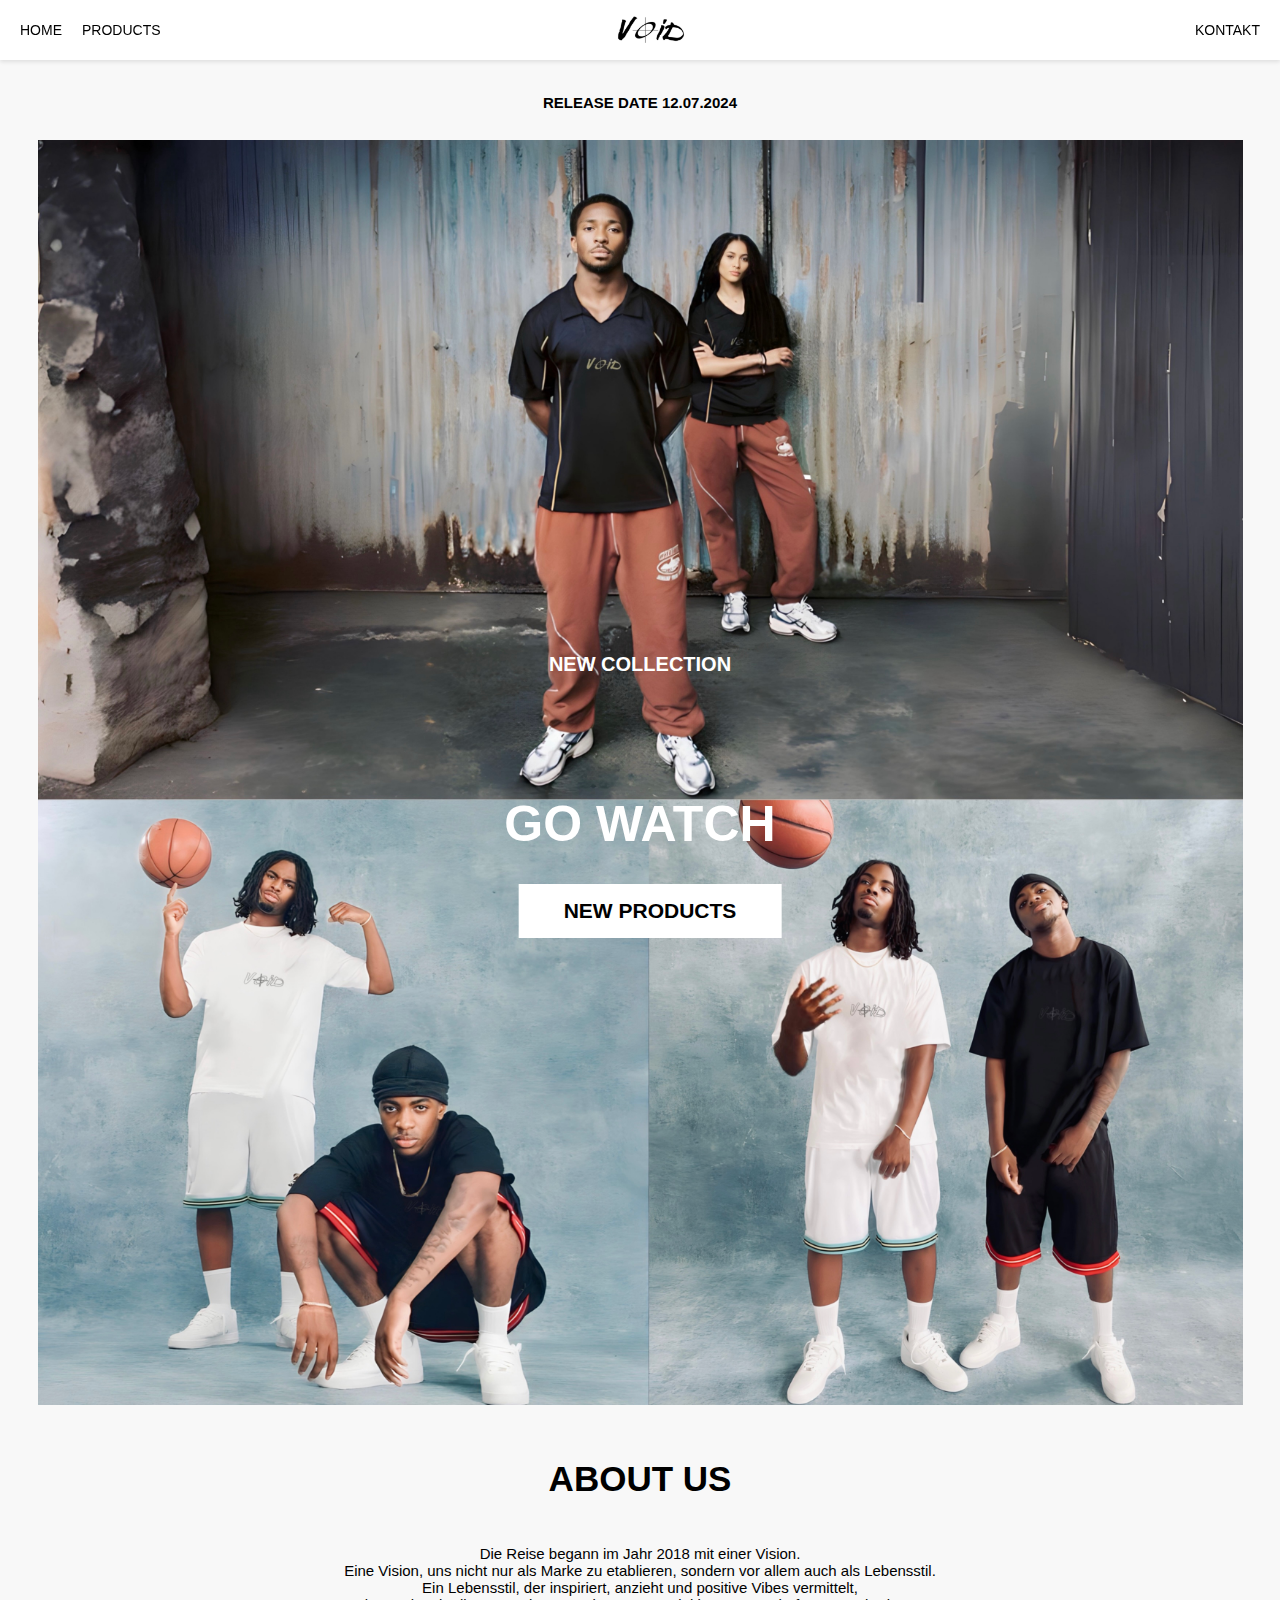
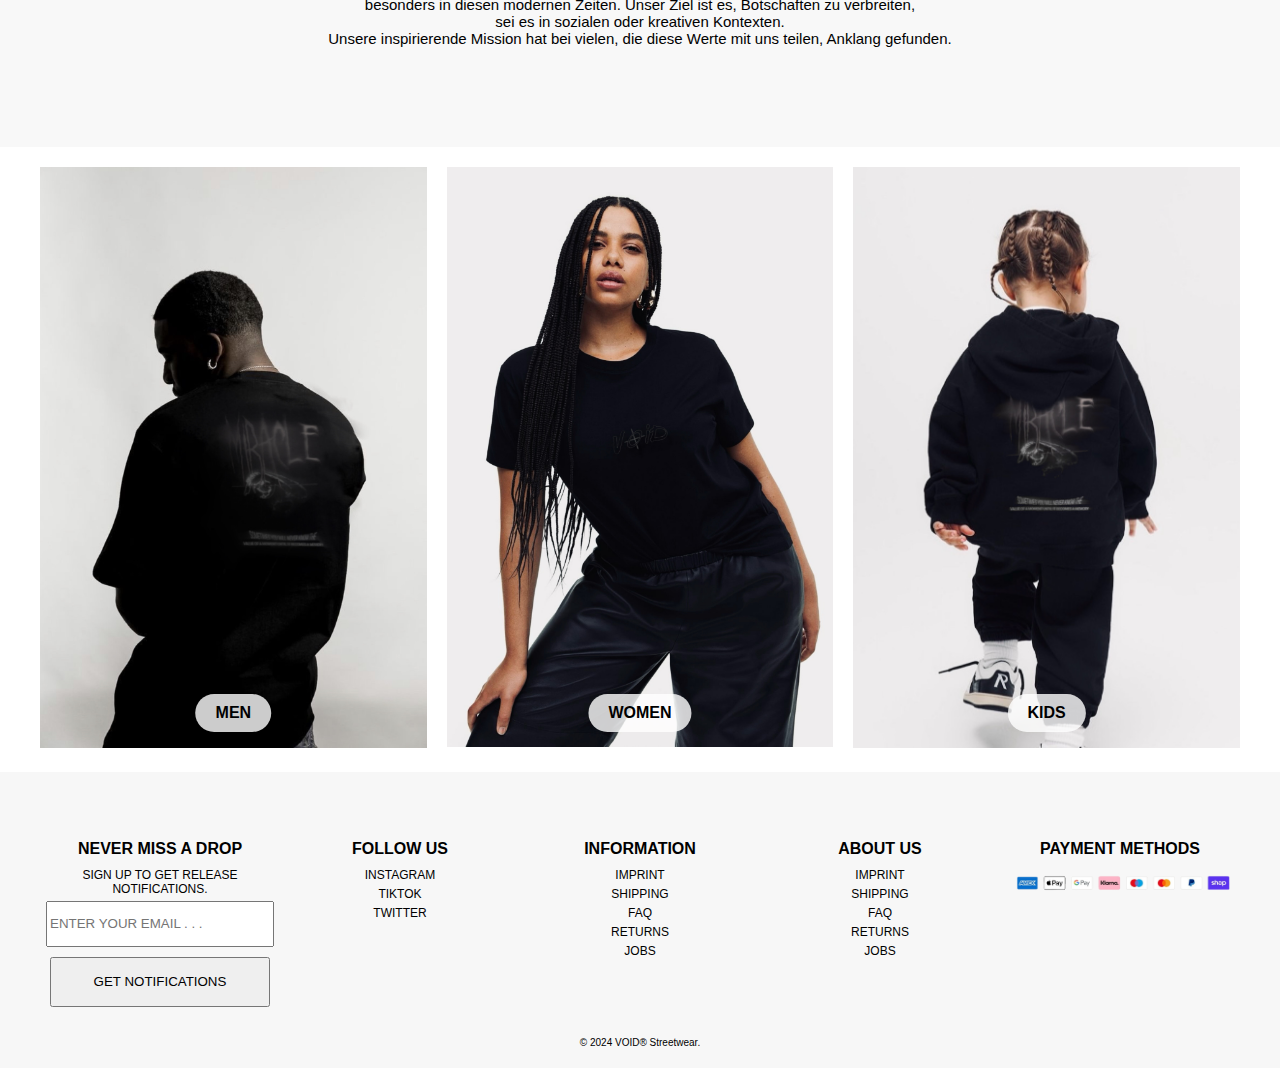
==== VOID122/html/index.html @ 27a128f4 "2" ====
<!DOCTYPE html>
<html lang="de">
<head>
    <meta charset="UTF-8">
    <meta name="viewport" content="width=device-width, initial-scale=1.0">
    <title>VOID</title>
    <link rel="icon" href="bilder/VOIDLOGOBAR.jpg" type="image/x-icon">
    <link rel="stylesheet" href="https://cdnjs.cloudflare.com/ajax/libs/font-awesome/6.5.1/css/all.min.css" integrity="sha512-DTOQO9RWCH3ppGqcWaEA1BIZOC6xxalwEsw9c2QQeAIftl+Vegovlnee1c9QX4TctnWMn13TZye+giMm8e2LwA==" crossorigin="anonymous" referrerpolicy="no-referrer" />
    <link rel="stylesheet" href="css/Homepage.css">
    <style>
        /* General Styles */
        body {
            background-color: rgb(248, 248, 248);
            font-family: Arial, sans-serif;
            margin: 0;
            padding: 0;
            box-sizing: border-box;
            display: flex;
            flex-direction: column;
            min-height: 100vh;
        }


        nav {
            display: flex;
            justify-content: space-between;
            align-items: center;
            padding: 0 20px;
            height: 60px;
        }

        .nav-left, .nav-right {
            display: flex;
            align-items: center;
            gap: 20px;
        }

        .nav-center {
            display: flex;
            justify-content: center;
            flex: 1;
        }

        .nav-left a, .nav-right a {
            font-family: Roboto, sans-serif;
            text-decoration: none;
            color: #000000;
            font-size: 14px;
            position: relative;
        }

        .nav-left a:hover::after, .nav-right a:hover::after {
            width: 100%;
        }

        .nav-left a::after, .nav-right a::after {
            content: "";
            display: block;
            height: 2px;
            width: 0;
            background-color: #919191;
            position: absolute;
            bottom: -4px;
            left: 0;
            transition: width 0.3s ease;
        }

        .Logo {
            height: 45px;
            width: auto;
        }

        header {
    display: flex;
    justify-content: center;
    align-items: center;
    height: 40px; /* Höhe reduziert */
    margin-top: 50px; /* Abstand nach oben reduziert */
    padding: 0; /* Kein Padding */
}

h1 {
    font-family: Arial;
    font-size: 15px;
    margin: 0; /* Kein Abstand nach oben und unten */
    text-align: center;
    margin-top: 65px;
}

main {
    flex: 1;
    padding-top: 0; /* Kein Abstand nach oben */
}




        .about-section {
            background-color: #fff;
            margin: 20px 20px;
            padding: 20px;
            border-radius: 5px;
            box-shadow: 0 2px 5px rgba(0, 0, 0, 0.1);
            text-align: center;
        }

        .contact-form-section {
            background-color: #fff;
            margin: 20px 20px;
            padding: 20px;
            border-radius: 5px;
            box-shadow: 0 2px 5px rgba(0, 0, 0, 0.1);
        }

        .contact-form-section h2 {
            margin-bottom: 20px;
            font-size: 24px;
        }

        .contact-form-section form {
            display: flex;
            flex-direction: column;
            gap: 10px;
        }

        .contact-form-section input, .contact-form-section textarea {
            padding: 10px;
            border: 1px solid #ccc;
            border-radius: 5px;
        }

        .contact-form-section button {
            padding: 10px;
            border: none;
            border-radius: 5px;
            background-color: #000;
            color: #fff;
            cursor: pointer;
        }

        .contact-form-section button:hover {
            background-color: #333;
        }

        footer {
            background-color: rgb(247, 247, 247);
            padding: 20px;
            text-align: center;
            margin-top: auto;
            width: 100%;
            box-sizing: border-box;
        }

        .footer-container {
            display: flex;
            flex-wrap: wrap;
            justify-content: space-around;
            margin-bottom: 20px;
            max-width: 1200px;
            margin-left: auto;
            margin-right: auto;
        }

        .footer-section {
            flex: 1;
            margin: 10px;
            min-width: 200px;
        }

        .footer-section h6 {
            font-family: Roboto, sans-serif;
            font-size: 16px;
            margin-bottom: 10px;
        }

        .footer-section a {
            display: block;
            font-family: Roboto, sans-serif;
            font-size: 12px;
            margin: 5px 0;
            text-decoration: none;
            color: #000;
        }

        .notification form {
            display: flex;
            flex-direction: column;
            align-items: center;
        }

        .Email {
            height: 40px;
            width: 100%;
            max-width: 240px;
            margin-bottom: 10px;
        }

        .Absenden {
            height: 50px;
            width: 100%;
            max-width: 248px;
        }

        .payment img {
            height: auto;
            width: 100%;
            max-width: 300px;
        }

        footer p {
            font-family: Roboto, sans-serif;
            font-size: 10px;
            color: #000;
        }

        @media (max-width: 768px) {
            nav {
                flex-wrap: wrap;
                justify-content: space-between;
            }

            .nav-left, .nav-right {
                flex: 1;
                justify-content: center;
            }

            .nav-center {
                order: -1;
            }

            .footer-container {
                flex-direction: column;
                align-items: center;
            }

            .footer-section {
                margin: 20px 0;
            }

            .Email, .Absenden {
                width: 80%;
            }

            .payment img {
                width: 80%;
            }

            .product-details {
                flex-direction: column;
                align-items: center;
            }

            .product-info {
                margin-left: 0;
                margin-top: 20px;
                text-align: center;
            }
        }

        @media (max-width: 480px) {
            .nav-left, .nav-right {
                gap: 10px;
            }

            .nav-left a, .nav-right a {
                font-size: 12px;
            }

            .nav-center img {
                height: 35px;
            }

            .footer-container {
                flex-direction: column;
                align-items: center;
            }

            .footer-section {
                margin: 20px 0;
            }

            .Email, .Absenden {
                width: 80%;
            }

            .payment img {
                width: 80%;
            }
        }
    </style>
</head>
<body>
    
    <header>
        <section class="Navigation">
            <nav>
                <div class="nav-left">
                    <a href="index.html">HOME</a>
                    <a href="Produkt.html">PRODUCTS</a>
                </div>
                <div class="nav-center">
                    <img class="Logo" src="bilder/VOIDLOGO.png" alt="VOID Logo">
                </div>
                <div class="nav-right">
                    <a href="Kontakt.html">KONTAKT</a>
                </div>
            </nav>
        </section>
    
        <h1>RELEASE DATE 12.07.2024</h1>
    </header>

    <main>
        <section class="MiddleSec">
            <div class="image-container text2">
                <img class="HopePage1" src="bilder/HompepagePhoto1.png" alt="Homepage Photo">
                <h2>NEW COLLECTION</h2>
                <h3>GO WATCH</h3>
                <button class="Menbutton" type="button" onclick="location.href='MännerShop.html'">NEW PRODUCTS</button>
            </div>
        </section>

        <section class="AboutUs">
            <h4>ABOUT US</h4>
            <p>Die Reise begann im Jahr 2018 mit einer Vision. <br>
            Eine Vision, uns nicht nur als Marke zu etablieren, sondern vor allem auch als Lebensstil. <br>
            Ein Lebensstil, der inspiriert, anzieht und positive Vibes vermittelt, <br> 
            besonders in diesen modernen Zeiten. Unser Ziel ist es, Botschaften zu verbreiten, <br> 
            sei es in sozialen oder kreativen Kontexten. <br>
            Unsere inspirierende Mission hat bei vielen, die diese Werte mit uns teilen, Anklang gefunden.</p>
        </section>

        <section class="EndSec">
            <div class="text3">
                <div class="grid-container">
                    <div class="image-container">
                        <img class="backgroundtshirtpictures" src="bilder/Tshirtbackground.png" alt="Tshirt">
                        <button class="overlay-button Mannbutton" type="button" onclick="location.href='VOID122/html/MännerShop.html'">MEN</button>
                    </div>
                    <div class="image-container">
                        <img class="backgroundtshirtpictures" src="bilder/Women_Void.png" alt="Women Void">
                        <button class="overlay-button Fraubutton" type="button" onclick="location.href='VOID122/html/DamenShop.html'">WOMEN</button>
                    </div>
                    <div class="image-container">
                        <img class="backgroundtshirtpictures" src="bilder/Kid_Void.png" alt="Kid Void">
                        <button class="overlay-button Kinderbutton" type="button" onclick="location.href='VOID122/html/Kindershop.html'">KIDS</button>
                    </div>
                </div>
            </div>
        </section>
    </main>

    <footer>
        <div class="footer-container">
            <div class="footer-section notification">
                <h6>NEVER MISS A DROP</h6>
                <a>SIGN UP TO GET RELEASE NOTIFICATIONS.</a>
                <form method="POST" action="php/process_newsletter.php">
                    <input class="Email" type="email" id="mail" name="mail" placeholder="ENTER YOUR EMAIL . . . " required>
                    <input class="Absenden" type="submit" value="GET NOTIFICATIONS">
                </form>
            </div>
            <div class="footer-section follow">
                <h6>FOLLOW US</h6>
                <a href="#">INSTAGRAM</a>
                <a href="#">TIKTOK</a>
                <a href="#">TWITTER</a>
            </div>
            <div class="footer-section information">
                <h6>INFORMATION</h6>
                <a href="#">IMPRINT</a>
                <a href="#">SHIPPING</a>
                <a href="#">FAQ</a>
                <a href="#">RETURNS</a>
                <a href="#">JOBS</a>
            </div>
            <div class="footer-section about-us">
                <h6>ABOUT US</h6>
                <a href="#">IMPRINT</a>
                <a href="#">SHIPPING</a>
                <a href="#">FAQ</a>
                <a href="#">RETURNS</a>
                <a href="#">JOBS</a>
            </div>
            <div class="footer-section payment">
                <h6>PAYMENT METHODS</h6>
                <img src="bilder/Payments_photo.png" alt="Payment Methods">
            </div>
        </div>
        <p>&copy; 2024 VOID® Streetwear.</p>
    </footer>

    <script src="VOID122/js/homejava.js"></script>
</body>
</html>
---- VOID122/html/css/Homepage.css ----
body {
    background-color: rgb(248, 248, 248);
    font-family: Arial, sans-serif;
    margin: 0;
    padding: 0;
    box-sizing: border-box;
    display: flex;
    flex-direction: column;
    min-height: 100vh;
}

main {
    flex: 1;
}

.Navigation {
    background-color: #ffffff;
    position: fixed;
    width: 100%;
    top: 0;
    left: 0;
    z-index: 1000;
    box-shadow: 0 2px 4px rgba(0, 0, 0, 0.1);
}

nav {
    display: flex;
    justify-content: space-between;
    align-items: center;
    padding: 0 20px;
    height: 60px;
}

.nav-left, .nav-right {
    display: flex;
    align-items: center;
    gap: 20px;
}

.nav-center {
    display: flex;
    justify-content: center;
    flex: 1;
}

.nav-left a, .nav-right a {
    font-family: Roboto, sans-serif;
    text-decoration: none;
    color: #000000;
    font-size: 14px;
    position: relative;
}

.nav-left a:hover::after, .nav-right a:hover::after {
    width: 100%;
}

.nav-left a::after, .nav-right a::after {
    content: "";
    display: block;
    height: 2px;
    width: 0;
    background-color: #919191;
    position: absolute;
    bottom: -4px;
    left: 0;
    transition: width 0.3s ease;
}

.Logo {
    height: 45px;
    width: auto;
    margin-right: 55px;
}

header {
    display: flex;
    justify-content: center;
    align-items: center;
    height: 100px; 
    margin-top: 70px;
}

h1 {
    text-align: center;
    font-family: Arial;
    font-size: 13px;
    margin: 0; 
}

.MiddleSec {
    text-align: center;
    margin-top: 50px;
}

.image-container {
    position: relative;
    text-align: center;
}

.HopePage1 {
    width: 100%;
    max-width: 1205px;
}

.Menbutton {
    background-color: #ffffff;
    font-family: Roboto, sans-serif;
    border: none;
    padding: 15px 45px;
    font-size: 21px;
    font-weight: bold;
    transition: 0.3s;
    margin: 10px;
    z-index: 1;
    position: absolute;
    top: 60%;
    left: 50%;
    transform: translate(-50%, -50%);
}

.text2 h2 {
    color: #ffffff;
    font-family: Roboto, sans-serif;
    font-size: 20px;
    position: absolute;
    top: 40%;
    left: 50%;
    transform: translate(-50%, -50%);
}

.text2 h3 {
    color: #ffffff;
    font-family: Roboto, sans-serif;
    font-size: 50px;
    position: absolute;
    top: 50%;
    left: 50%;
    transform: translate(-50%, -50%);
}

h4 {
    text-align: center;
    font-family: Roboto, sans-serif;
    font-size: 35px;
    margin-top: 50px;
}

p {
    text-align: center;
    font-family: Roboto, sans-serif;
    font-size: 15px;
    margin: 0 20px;
}

.EndSec {
    margin-top: 100px;
    background-color: rgb(255, 255, 255);
    text-align: center;
    padding: 20px;
}

.text3 {
    display: flex;
    flex-direction: column;
    align-items: center;
}

.grid-container {
    display: grid;
    grid-template-columns: repeat(auto-fit, minmax(320px, 1fr));
    gap: 20px;
    width: 100%;
    max-width: 1200px;
}

.backgroundtshirtpictures {
    width: 100%;
    height: auto;
}

.overlay-button {
    position: absolute;
    bottom: 20px;
    left: 50%;
    transform: translateX(-50%);
    background-color: rgba(255, 255, 255, 0.8);
    border: none;
    padding: 10px 20px;
    font-size: 16px;
    font-weight: bold;
    border-radius: 20px;
    cursor: pointer;
}

.overlay-button:hover {
    background-color: rgba(255, 255, 255, 1);
}

footer {
    background-color: rgb(247, 247, 247);
    padding: 20px;
    text-align: center;
    margin-top: auto;
    width: 100%;
    box-sizing: border-box;
}

.footer-container {
    display: flex;
    flex-wrap: wrap;
    justify-content: space-around;
    margin-bottom: 20px;
    max-width: 1200px;
    margin-left: auto;
    margin-right: auto;
}

.footer-section {
    flex: 1;
    margin: 10px;
    min-width: 200px;
}

.footer-section h6 {
    font-family: Roboto, sans-serif;
    font-size: 16px;
    margin-bottom: 10px;
}

.footer-section a {
    display: block;
    font-family: Roboto, sans-serif;
    font-size: 12px;
    margin: 5px 0;
    text-decoration: none;
    color: #000;
}

.notification form {
    display: flex;
    flex-direction: column;
    align-items: center;
}

.Email {
    height: 40px;
    width: 100%;
    max-width: 240px;
    margin-bottom: 10px;
}

.Absenden {
    height: 50px;
    width: 100%;
    max-width: 248px;
}

.payment img {
    height: auto;
    width: 100%;
    max-width: 300px;
}

footer p {
    font-family: Roboto, sans-serif;
    font-size: 10px;
    color: #000;
}

@media (max-width: 768px) {
    nav {
        flex-wrap: wrap;
        justify-content: space-between;
    }

    .nav-left, .nav-right {
        flex: 1;
        justify-content: center;
    }

    .nav-center {
        order: -1;
    }

    .text2 h2 {
        font-size: 18px;
        top: 35%;
    }

    .text2 h3 {
        font-size: 45px;
        top: 45%;
    }

    .Menbutton {
        font-size: 18px;
        top: 55%;
    }

    .footer-container {
        flex-direction: column;
        align-items: center;
    }

    .footer-section {
        margin: 20px 0;
    }

    .Email, .Absenden {
        width: 80%;
    }

    .payment img {
        width: 80%;
    }
}

@media (max-width: 480px) {
    .nav-left, .nav-right {
        gap: 10px;
    }

    .nav-left a, .nav-right a {
        font-size: 12px;
    }

    .nav-center img {
        height: 35px;
    }

    .text2 h2 {
        font-size: 16px;
        top: 30%;
    }

    .text2 h3 {
        font-size: 40px;
        top: 40%;
    }

    .Menbutton {
        font-size: 16px;
        padding: 10px 20px;
        top: 50%;
    }

    h4 {
        font-size: 28px;
    }

    p {
        font-size: 14px;
    }

    .grid-container {
        grid-template-columns: 1fr;
    }

    .footer-section h6 {
        font-size: 14px;
    }

    .footer-section a {
        font-size: 10px;
    }
}
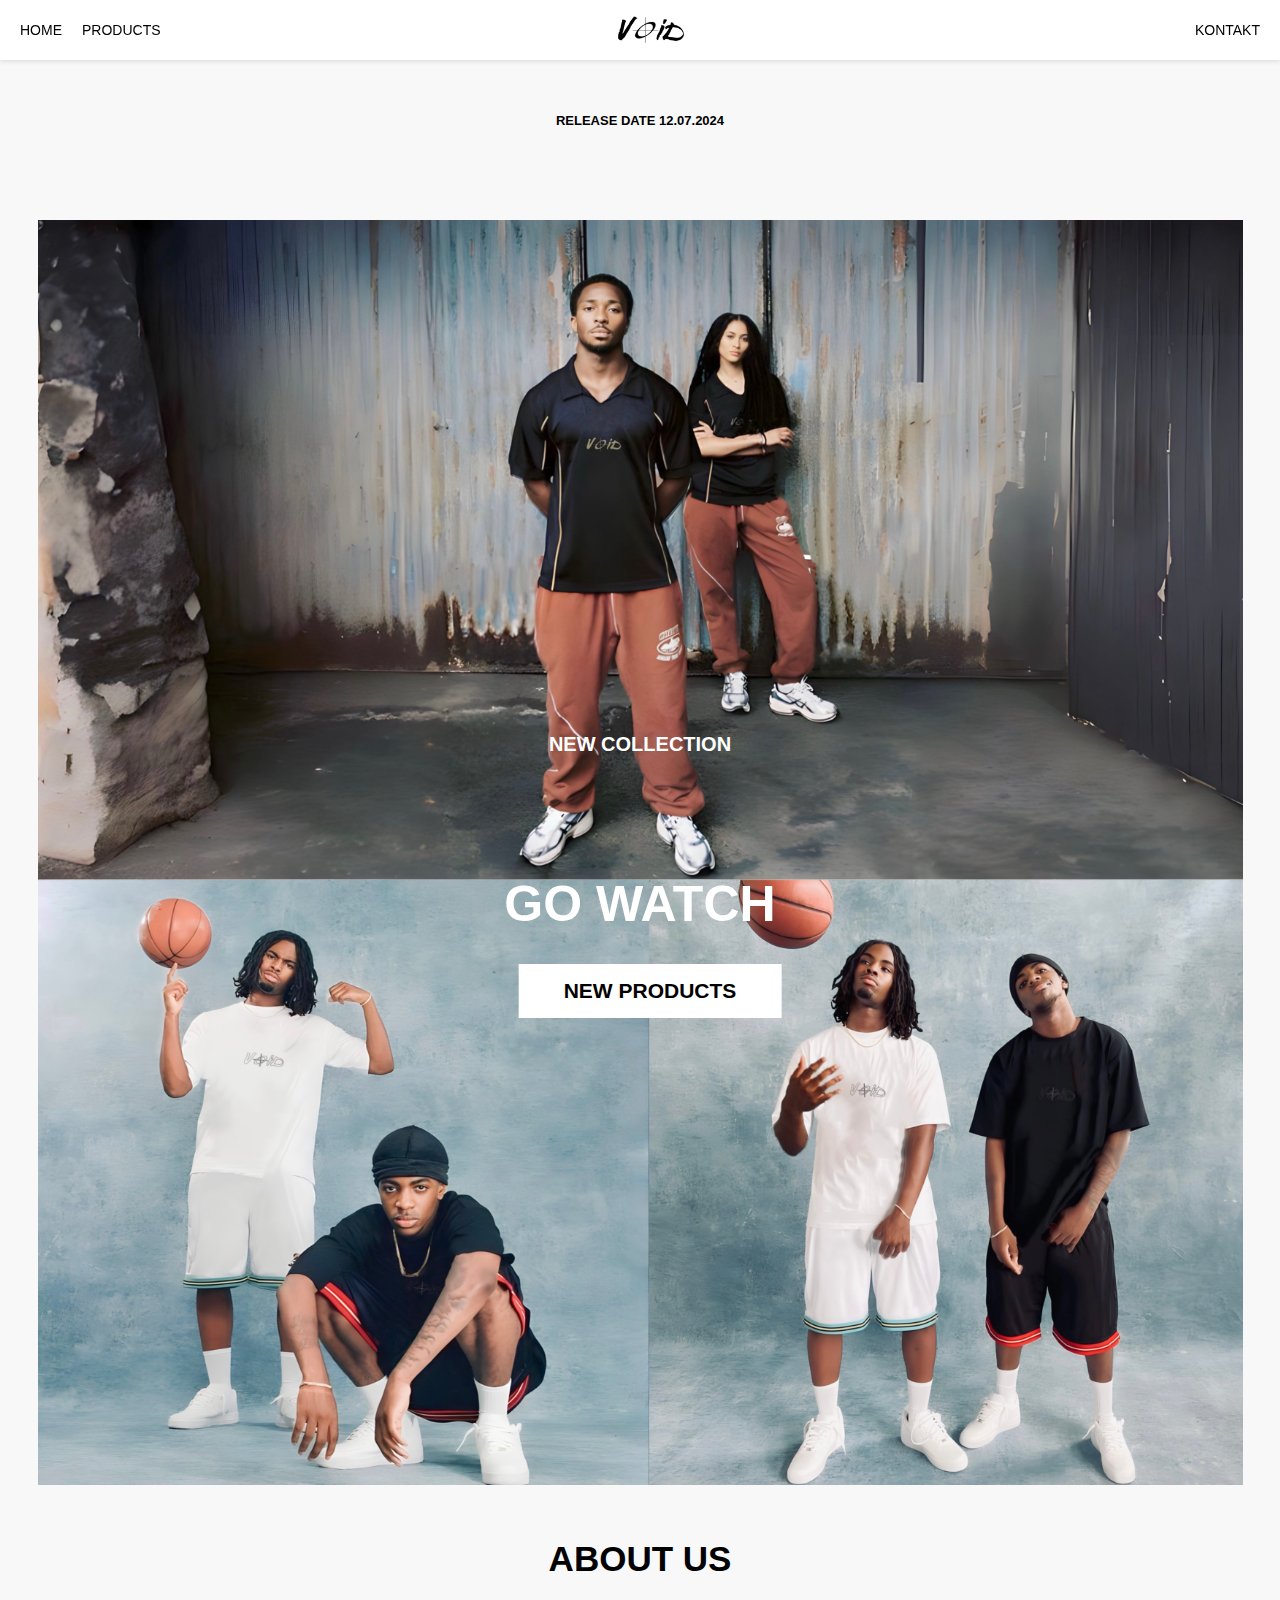
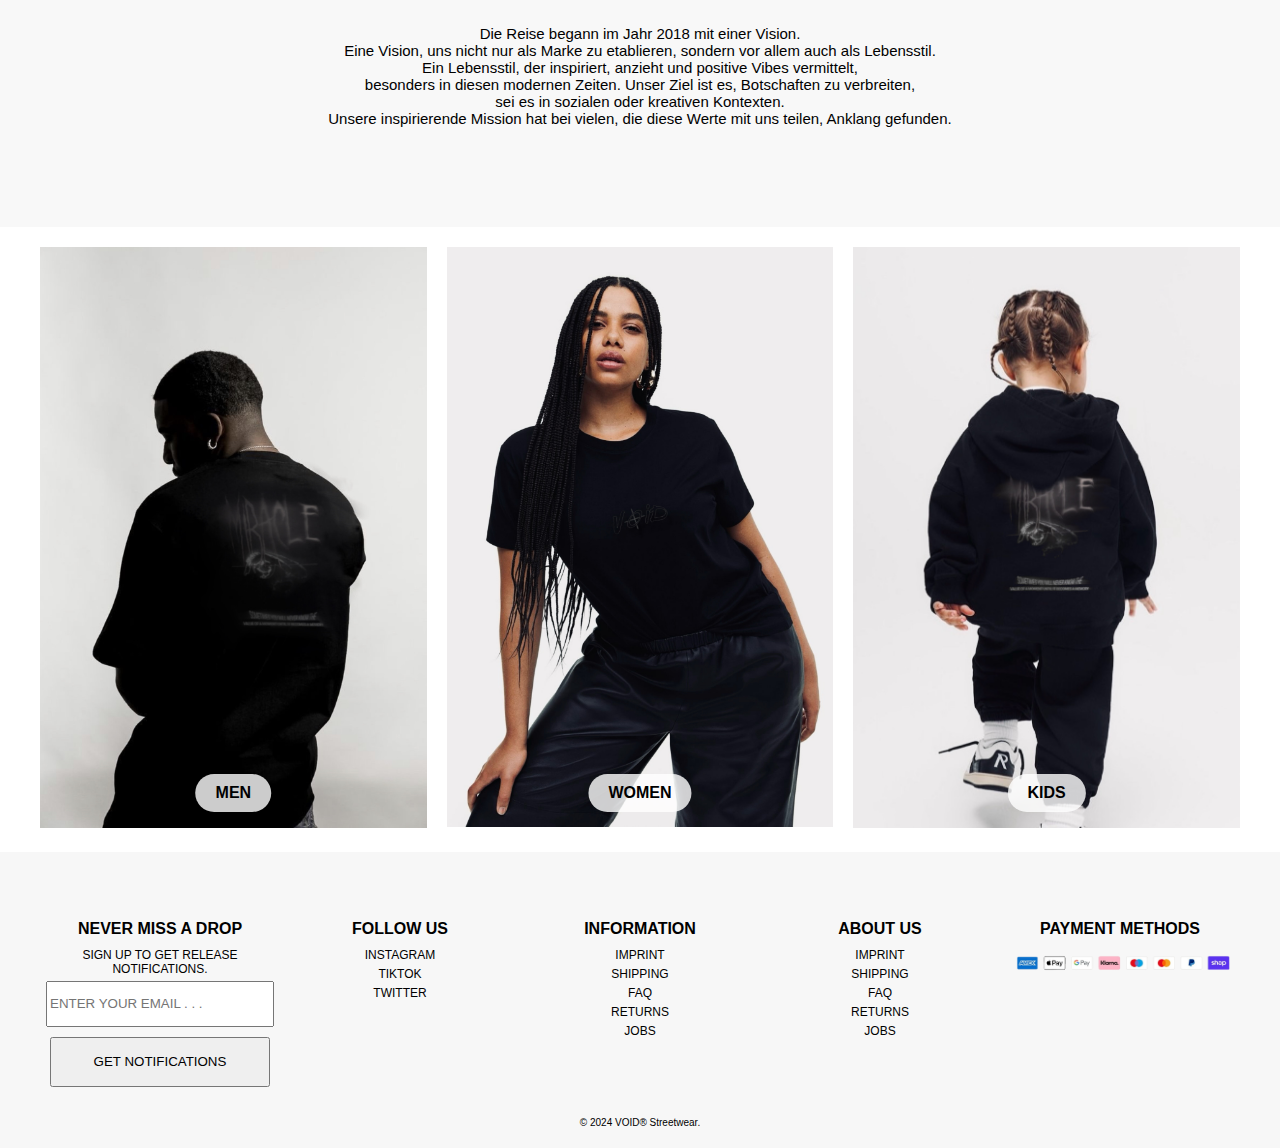
==== commit 44ab0a0e: "2" ====
--- a/VOID122/html/index.html
+++ b/VOID122/html/index.html
@@ -7,287 +7,6 @@
     <link rel="icon" href="bilder/VOIDLOGOBAR.jpg" type="image/x-icon">
     <link rel="stylesheet" href="https://cdnjs.cloudflare.com/ajax/libs/font-awesome/6.5.1/css/all.min.css" integrity="sha512-DTOQO9RWCH3ppGqcWaEA1BIZOC6xxalwEsw9c2QQeAIftl+Vegovlnee1c9QX4TctnWMn13TZye+giMm8e2LwA==" crossorigin="anonymous" referrerpolicy="no-referrer" />
     <link rel="stylesheet" href="css/Homepage.css">
-    <style>
-        /* General Styles */
-        body {
-            background-color: rgb(248, 248, 248);
-            font-family: Arial, sans-serif;
-            margin: 0;
-            padding: 0;
-            box-sizing: border-box;
-            display: flex;
-            flex-direction: column;
-            min-height: 100vh;
-        }
-
-
-        nav {
-            display: flex;
-            justify-content: space-between;
-            align-items: center;
-            padding: 0 20px;
-            height: 60px;
-        }
-
-        .nav-left, .nav-right {
-            display: flex;
-            align-items: center;
-            gap: 20px;
-        }
-
-        .nav-center {
-            display: flex;
-            justify-content: center;
-            flex: 1;
-        }
-
-        .nav-left a, .nav-right a {
-            font-family: Roboto, sans-serif;
-            text-decoration: none;
-            color: #000000;
-            font-size: 14px;
-            position: relative;
-        }
-
-        .nav-left a:hover::after, .nav-right a:hover::after {
-            width: 100%;
-        }
-
-        .nav-left a::after, .nav-right a::after {
-            content: "";
-            display: block;
-            height: 2px;
-            width: 0;
-            background-color: #919191;
-            position: absolute;
-            bottom: -4px;
-            left: 0;
-            transition: width 0.3s ease;
-        }
-
-        .Logo {
-            height: 45px;
-            width: auto;
-        }
-
-        header {
-    display: flex;
-    justify-content: center;
-    align-items: center;
-    height: 40px; /* Höhe reduziert */
-    margin-top: 50px; /* Abstand nach oben reduziert */
-    padding: 0; /* Kein Padding */
-}
-
-h1 {
-    font-family: Arial;
-    font-size: 15px;
-    margin: 0; /* Kein Abstand nach oben und unten */
-    text-align: center;
-    margin-top: 65px;
-}
-
-main {
-    flex: 1;
-    padding-top: 0; /* Kein Abstand nach oben */
-}
-
-
-
-
-        .about-section {
-            background-color: #fff;
-            margin: 20px 20px;
-            padding: 20px;
-            border-radius: 5px;
-            box-shadow: 0 2px 5px rgba(0, 0, 0, 0.1);
-            text-align: center;
-        }
-
-        .contact-form-section {
-            background-color: #fff;
-            margin: 20px 20px;
-            padding: 20px;
-            border-radius: 5px;
-            box-shadow: 0 2px 5px rgba(0, 0, 0, 0.1);
-        }
-
-        .contact-form-section h2 {
-            margin-bottom: 20px;
-            font-size: 24px;
-        }
-
-        .contact-form-section form {
-            display: flex;
-            flex-direction: column;
-            gap: 10px;
-        }
-
-        .contact-form-section input, .contact-form-section textarea {
-            padding: 10px;
-            border: 1px solid #ccc;
-            border-radius: 5px;
-        }
-
-        .contact-form-section button {
-            padding: 10px;
-            border: none;
-            border-radius: 5px;
-            background-color: #000;
-            color: #fff;
-            cursor: pointer;
-        }
-
-        .contact-form-section button:hover {
-            background-color: #333;
-        }
-
-        footer {
-            background-color: rgb(247, 247, 247);
-            padding: 20px;
-            text-align: center;
-            margin-top: auto;
-            width: 100%;
-            box-sizing: border-box;
-        }
-
-        .footer-container {
-            display: flex;
-            flex-wrap: wrap;
-            justify-content: space-around;
-            margin-bottom: 20px;
-            max-width: 1200px;
-            margin-left: auto;
-            margin-right: auto;
-        }
-
-        .footer-section {
-            flex: 1;
-            margin: 10px;
-            min-width: 200px;
-        }
-
-        .footer-section h6 {
-            font-family: Roboto, sans-serif;
-            font-size: 16px;
-            margin-bottom: 10px;
-        }
-
-        .footer-section a {
-            display: block;
-            font-family: Roboto, sans-serif;
-            font-size: 12px;
-            margin: 5px 0;
-            text-decoration: none;
-            color: #000;
-        }
-
-        .notification form {
-            display: flex;
-            flex-direction: column;
-            align-items: center;
-        }
-
-        .Email {
-            height: 40px;
-            width: 100%;
-            max-width: 240px;
-            margin-bottom: 10px;
-        }
-
-        .Absenden {
-            height: 50px;
-            width: 100%;
-            max-width: 248px;
-        }
-
-        .payment img {
-            height: auto;
-            width: 100%;
-            max-width: 300px;
-        }
-
-        footer p {
-            font-family: Roboto, sans-serif;
-            font-size: 10px;
-            color: #000;
-        }
-
-        @media (max-width: 768px) {
-            nav {
-                flex-wrap: wrap;
-                justify-content: space-between;
-            }
-
-            .nav-left, .nav-right {
-                flex: 1;
-                justify-content: center;
-            }
-
-            .nav-center {
-                order: -1;
-            }
-
-            .footer-container {
-                flex-direction: column;
-                align-items: center;
-            }
-
-            .footer-section {
-                margin: 20px 0;
-            }
-
-            .Email, .Absenden {
-                width: 80%;
-            }
-
-            .payment img {
-                width: 80%;
-            }
-
-            .product-details {
-                flex-direction: column;
-                align-items: center;
-            }
-
-            .product-info {
-                margin-left: 0;
-                margin-top: 20px;
-                text-align: center;
-            }
-        }
-
-        @media (max-width: 480px) {
-            .nav-left, .nav-right {
-                gap: 10px;
-            }
-
-            .nav-left a, .nav-right a {
-                font-size: 12px;
-            }
-
-            .nav-center img {
-                height: 35px;
-            }
-
-            .footer-container {
-                flex-direction: column;
-                align-items: center;
-            }
-
-            .footer-section {
-                margin: 20px 0;
-            }
-
-            .Email, .Absenden {
-                width: 80%;
-            }
-
-            .payment img {
-                width: 80%;
-            }
-        }
-    </style>
 </head>
 <body>
     
@@ -390,6 +109,5 @@
         <p>&copy; 2024 VOID® Streetwear.</p>
     </footer>
 
-    <script src="VOID122/js/homejava.js"></script>
 </body>
 </html>
--- a/VOID122/html/css/Homepage.css
+++ b/VOID122/html/css/Homepage.css
@@ -70,7 +70,7 @@
 .Logo {
     height: 45px;
     width: auto;
-    margin-right: 55px;
+    margin-right: 55px; /* Adjusted for fixed navigation bar */
 }
 
 header {
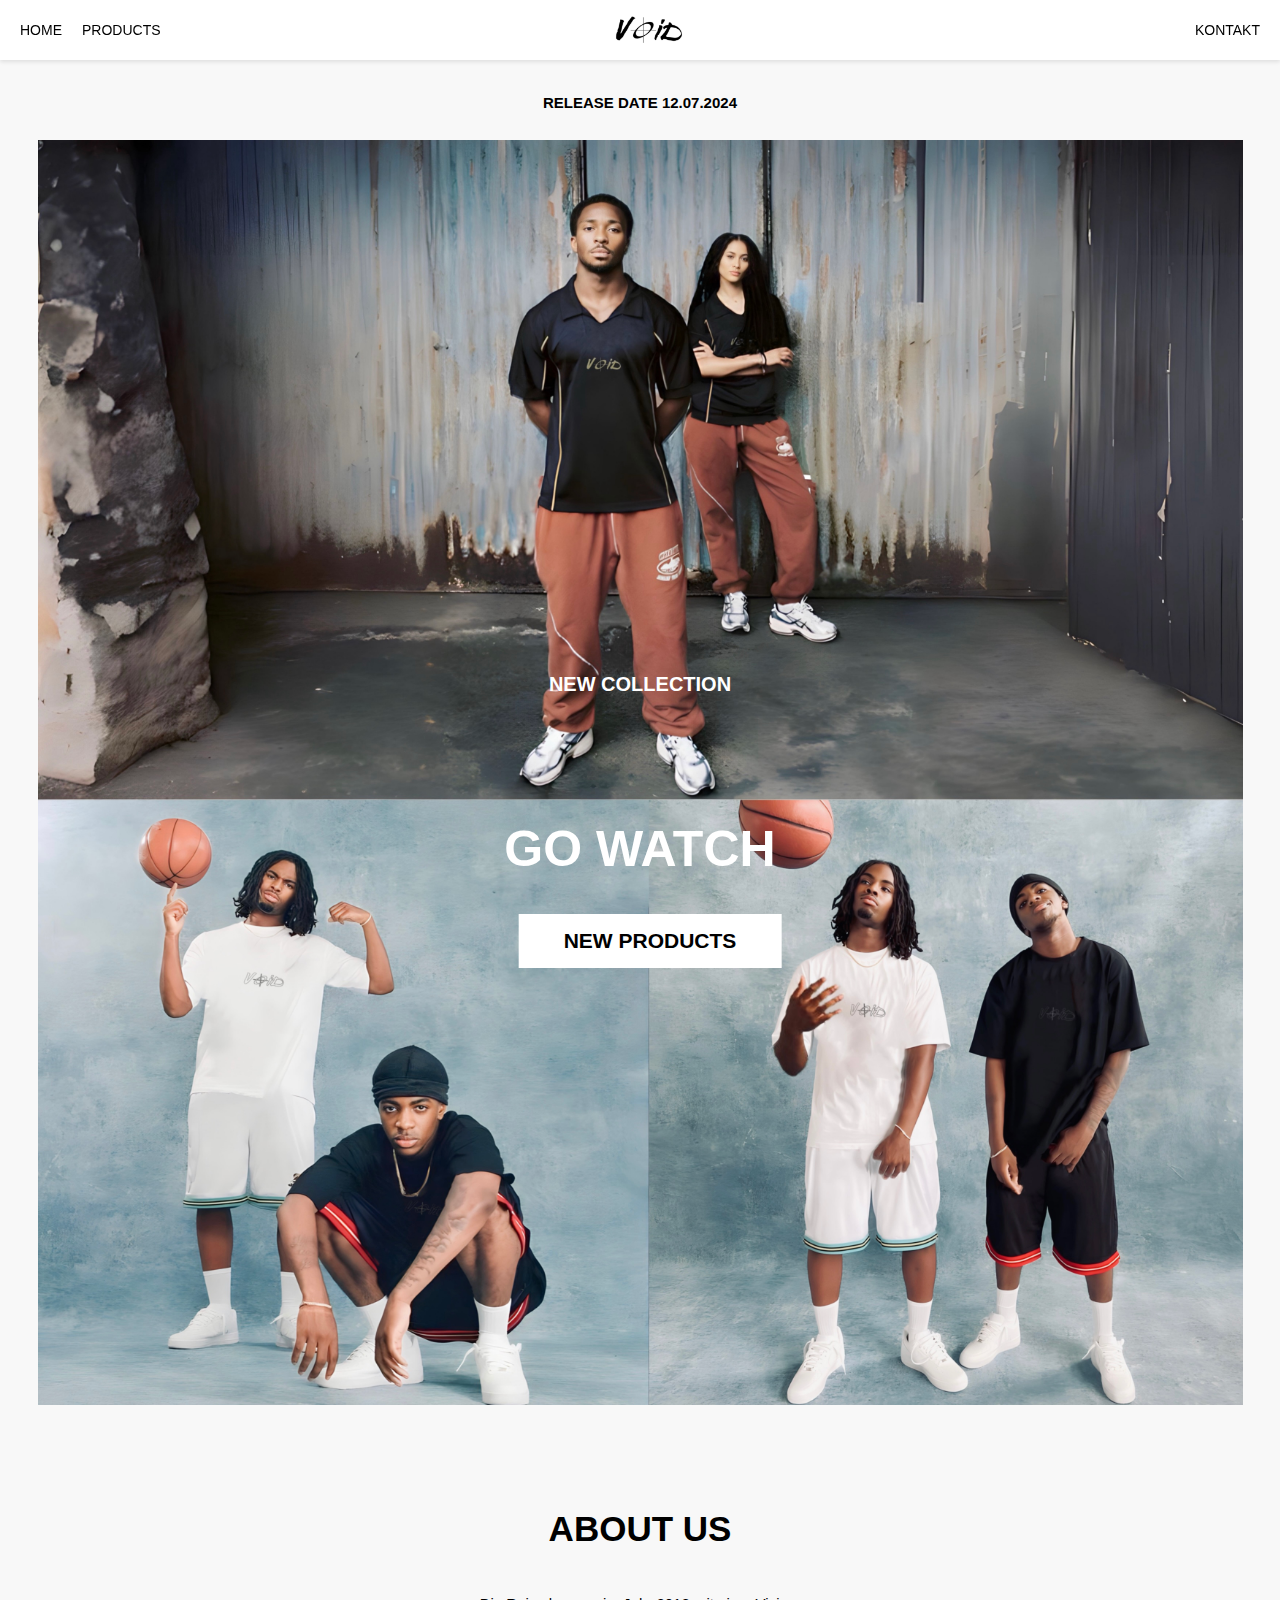
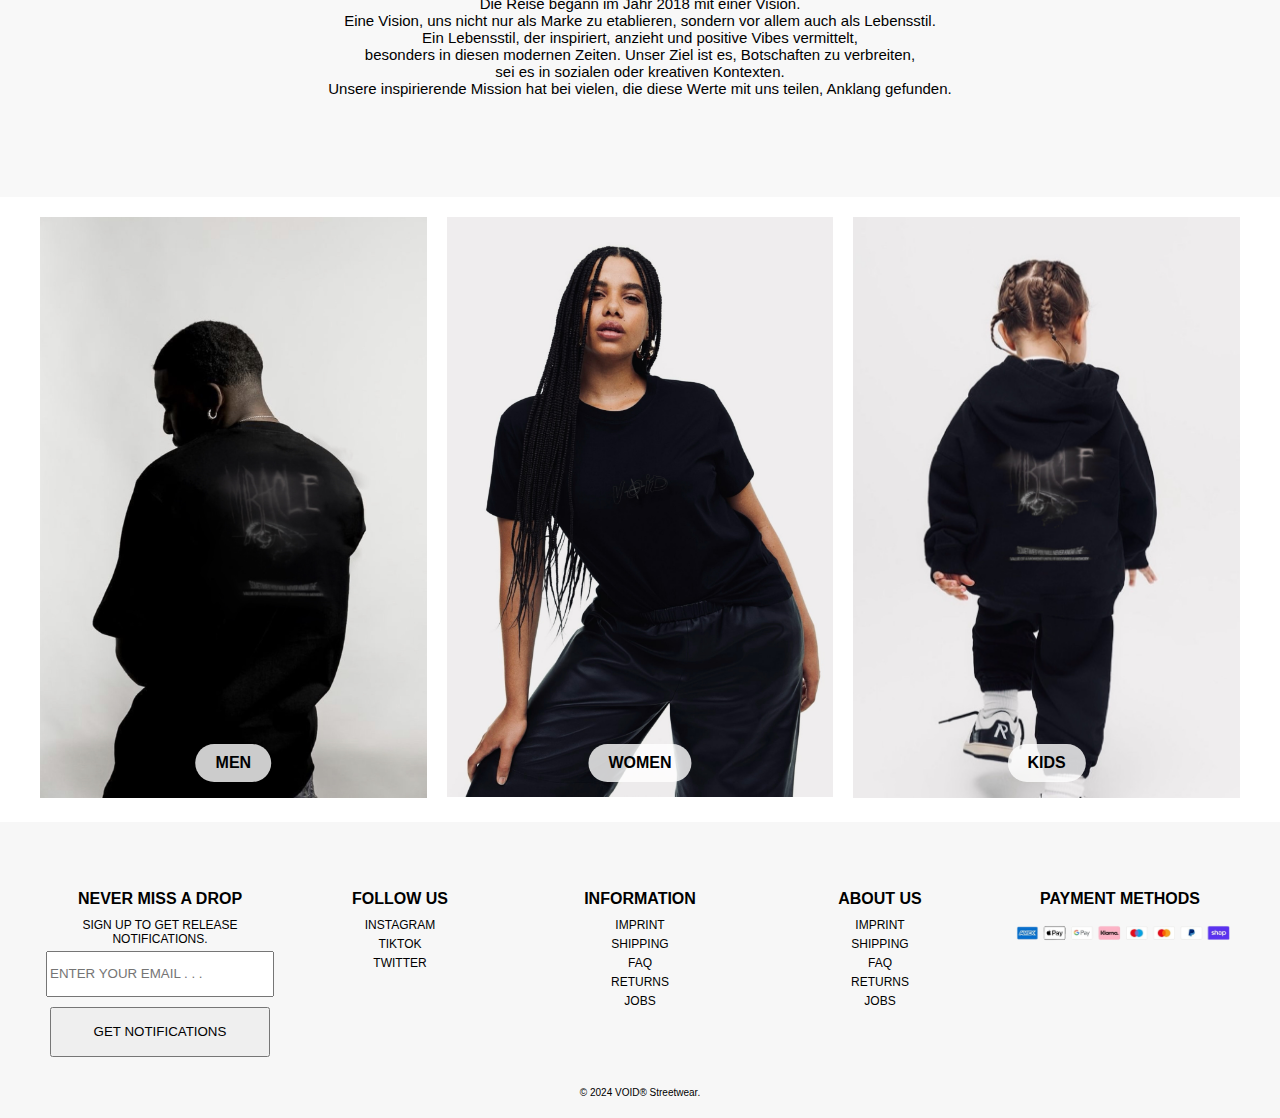
==== commit 8ed70ea4: "2" ====
--- a/VOID122/html/index.html
+++ b/VOID122/html/index.html
@@ -5,11 +5,10 @@
     <meta name="viewport" content="width=device-width, initial-scale=1.0">
     <title>VOID</title>
     <link rel="icon" href="bilder/VOIDLOGOBAR.jpg" type="image/x-icon">
+    <link rel="stylesheet" href="css/Homepage.css">
     <link rel="stylesheet" href="https://cdnjs.cloudflare.com/ajax/libs/font-awesome/6.5.1/css/all.min.css" integrity="sha512-DTOQO9RWCH3ppGqcWaEA1BIZOC6xxalwEsw9c2QQeAIftl+Vegovlnee1c9QX4TctnWMn13TZye+giMm8e2LwA==" crossorigin="anonymous" referrerpolicy="no-referrer" />
-    <link rel="stylesheet" href="css/Homepage.css">
 </head>
 <body>
-    
     <header>
         <section class="Navigation">
             <nav>
@@ -25,10 +24,8 @@
                 </div>
             </nav>
         </section>
-    
         <h1>RELEASE DATE 12.07.2024</h1>
     </header>
-
     <main>
         <section class="MiddleSec">
             <div class="image-container text2">
@@ -38,7 +35,6 @@
                 <button class="Menbutton" type="button" onclick="location.href='MännerShop.html'">NEW PRODUCTS</button>
             </div>
         </section>
-
         <section class="AboutUs">
             <h4>ABOUT US</h4>
             <p>Die Reise begann im Jahr 2018 mit einer Vision. <br>
@@ -48,27 +44,25 @@
             sei es in sozialen oder kreativen Kontexten. <br>
             Unsere inspirierende Mission hat bei vielen, die diese Werte mit uns teilen, Anklang gefunden.</p>
         </section>
-
         <section class="EndSec">
             <div class="text3">
                 <div class="grid-container">
                     <div class="image-container">
                         <img class="backgroundtshirtpictures" src="bilder/Tshirtbackground.png" alt="Tshirt">
-                        <button class="overlay-button Mannbutton" type="button" onclick="location.href='VOID122/html/MännerShop.html'">MEN</button>
+                        <button class="overlay-button Mannbutton" type="button" onclick="location.href='MännerShop.html'">MEN</button>
                     </div>
                     <div class="image-container">
                         <img class="backgroundtshirtpictures" src="bilder/Women_Void.png" alt="Women Void">
-                        <button class="overlay-button Fraubutton" type="button" onclick="location.href='VOID122/html/DamenShop.html'">WOMEN</button>
+                        <button class="overlay-button Fraubutton" type="button" onclick="location.href='DamenShop.html'">WOMEN</button>
                     </div>
                     <div class="image-container">
                         <img class="backgroundtshirtpictures" src="bilder/Kid_Void.png" alt="Kid Void">
-                        <button class="overlay-button Kinderbutton" type="button" onclick="location.href='VOID122/html/Kindershop.html'">KIDS</button>
+                        <button class="overlay-button Kinderbutton" type="button" onclick="location.href='Kindershop.html'">KIDS</button>
                     </div>
                 </div>
             </div>
         </section>
     </main>
-
     <footer>
         <div class="footer-container">
             <div class="footer-section notification">
@@ -108,6 +102,5 @@
         </div>
         <p>&copy; 2024 VOID® Streetwear.</p>
     </footer>
-
 </body>
 </html>
--- a/VOID122/html/css/Homepage.css
+++ b/VOID122/html/css/Homepage.css
@@ -70,22 +70,24 @@
 .Logo {
     height: 45px;
     width: auto;
-    margin-right: 55px; /* Adjusted for fixed navigation bar */
+    margin-left: -60px; 
 }
 
 header {
     display: flex;
     justify-content: center;
     align-items: center;
-    height: 100px; 
-    margin-top: 70px;
+    height: 40px; 
+    margin-top: 50px; 
+    padding: 0; 
 }
 
 h1 {
-    text-align: center;
     font-family: Arial;
-    font-size: 13px;
+    font-size: 15px;
     margin: 0; 
+    text-align: center;
+    margin-top: 65px;
 }
 
 .MiddleSec {
@@ -101,6 +103,7 @@
 .HopePage1 {
     width: 100%;
     max-width: 1205px;
+    margin-bottom: 50px;
 }
 
 .Menbutton {
@@ -283,21 +286,6 @@
         order: -1;
     }
 
-    .text2 h2 {
-        font-size: 18px;
-        top: 35%;
-    }
-
-    .text2 h3 {
-        font-size: 45px;
-        top: 45%;
-    }
-
-    .Menbutton {
-        font-size: 18px;
-        top: 55%;
-    }
-
     .footer-container {
         flex-direction: column;
         align-items: center;
@@ -314,6 +302,17 @@
     .payment img {
         width: 80%;
     }
+
+    .product-details {
+        flex-direction: column;
+        align-items: center;
+    }
+
+    .product-info {
+        margin-left: 0;
+        margin-top: 20px;
+        text-align: center;
+    }
 }
 
 @media (max-width: 480px) {
@@ -329,39 +328,20 @@
         height: 35px;
     }
 
-    .text2 h2 {
-        font-size: 16px;
-        top: 30%;
-    }
-
-    .text2 h3 {
-        font-size: 40px;
-        top: 40%;
-    }
-
-    .Menbutton {
-        font-size: 16px;
-        padding: 10px 20px;
-        top: 50%;
-    }
-
-    h4 {
-        font-size: 28px;
-    }
-
-    p {
-        font-size: 14px;
-    }
-
-    .grid-container {
-        grid-template-columns: 1fr;
-    }
-
-    .footer-section h6 {
-        font-size: 14px;
-    }
-
-    .footer-section a {
-        font-size: 10px;
-    }
-}
+    .footer-container {
+        flex-direction: column;
+        align-items: center;
+    }
+
+    .footer-section {
+        margin: 20px 0;
+    }
+
+    .Email, .Absenden {
+        width: 80%;
+    }
+
+    .payment img {
+        width: 80%;
+    }
+}
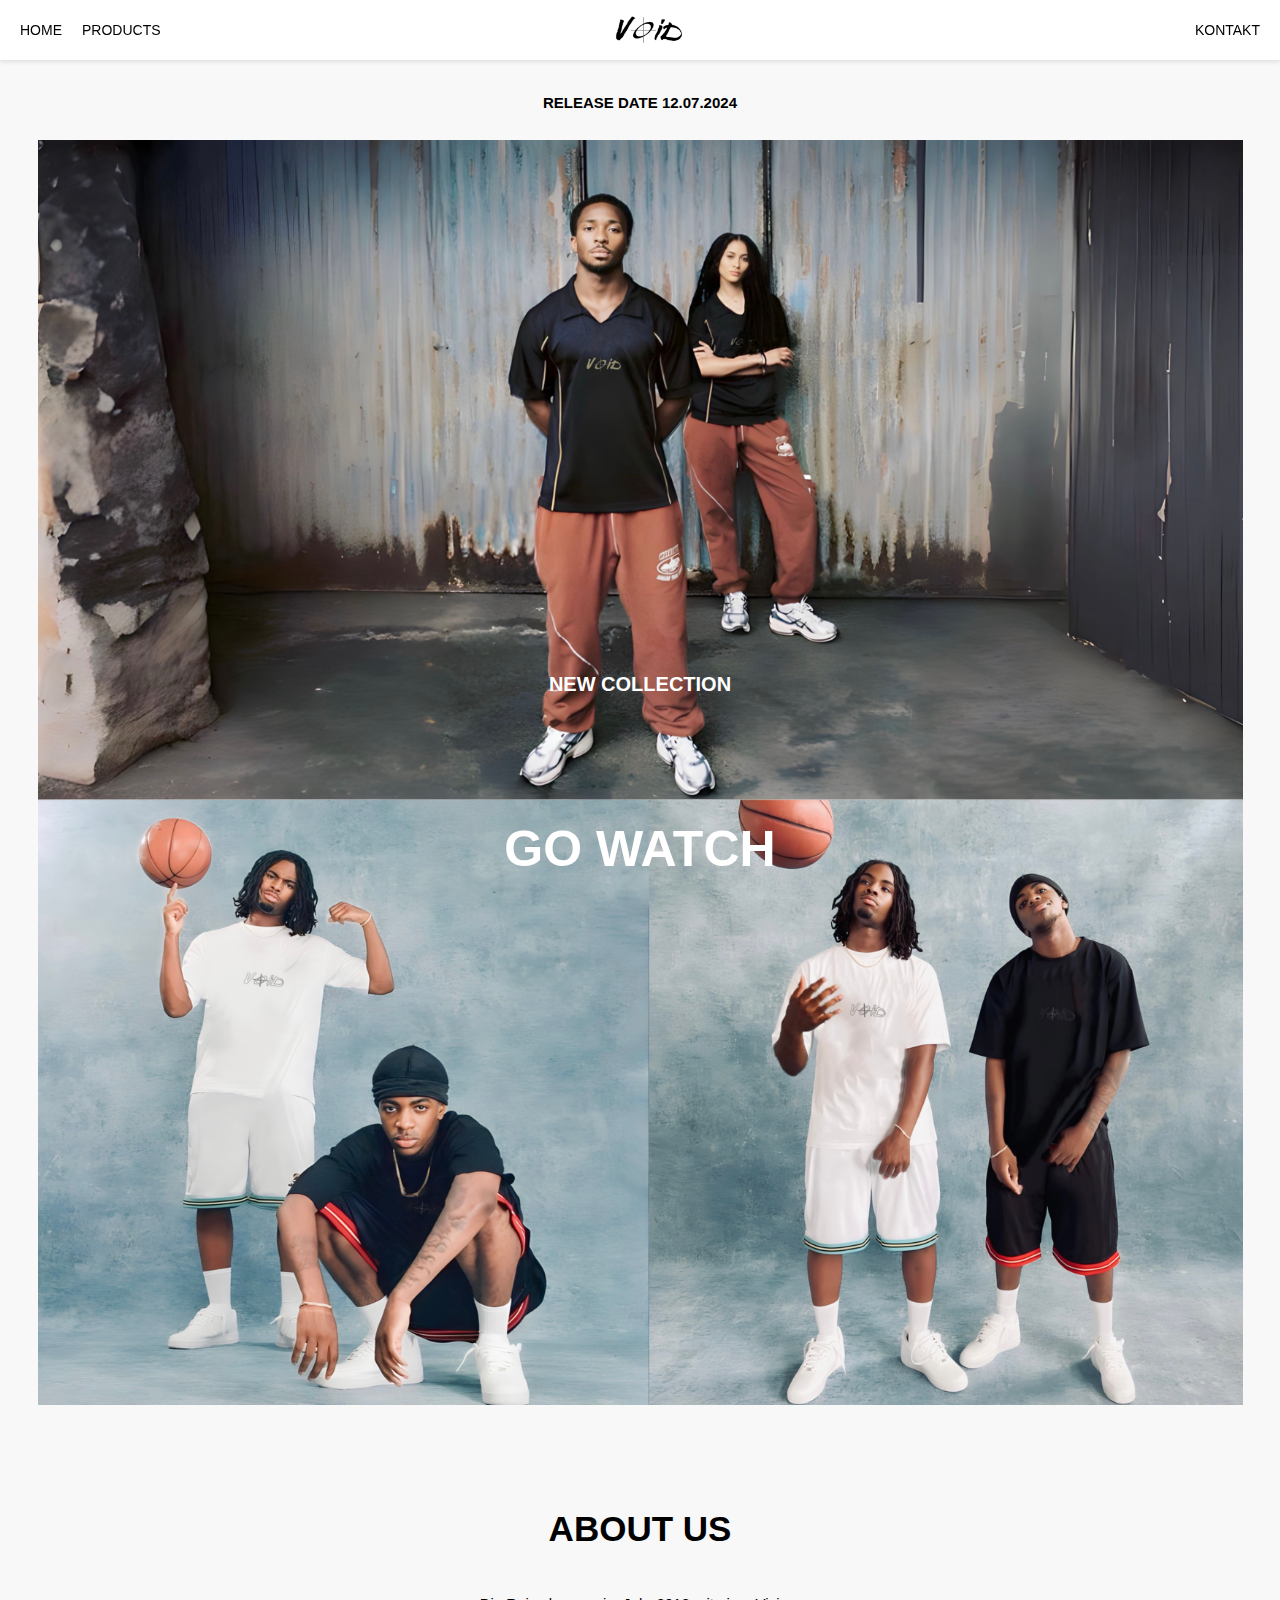
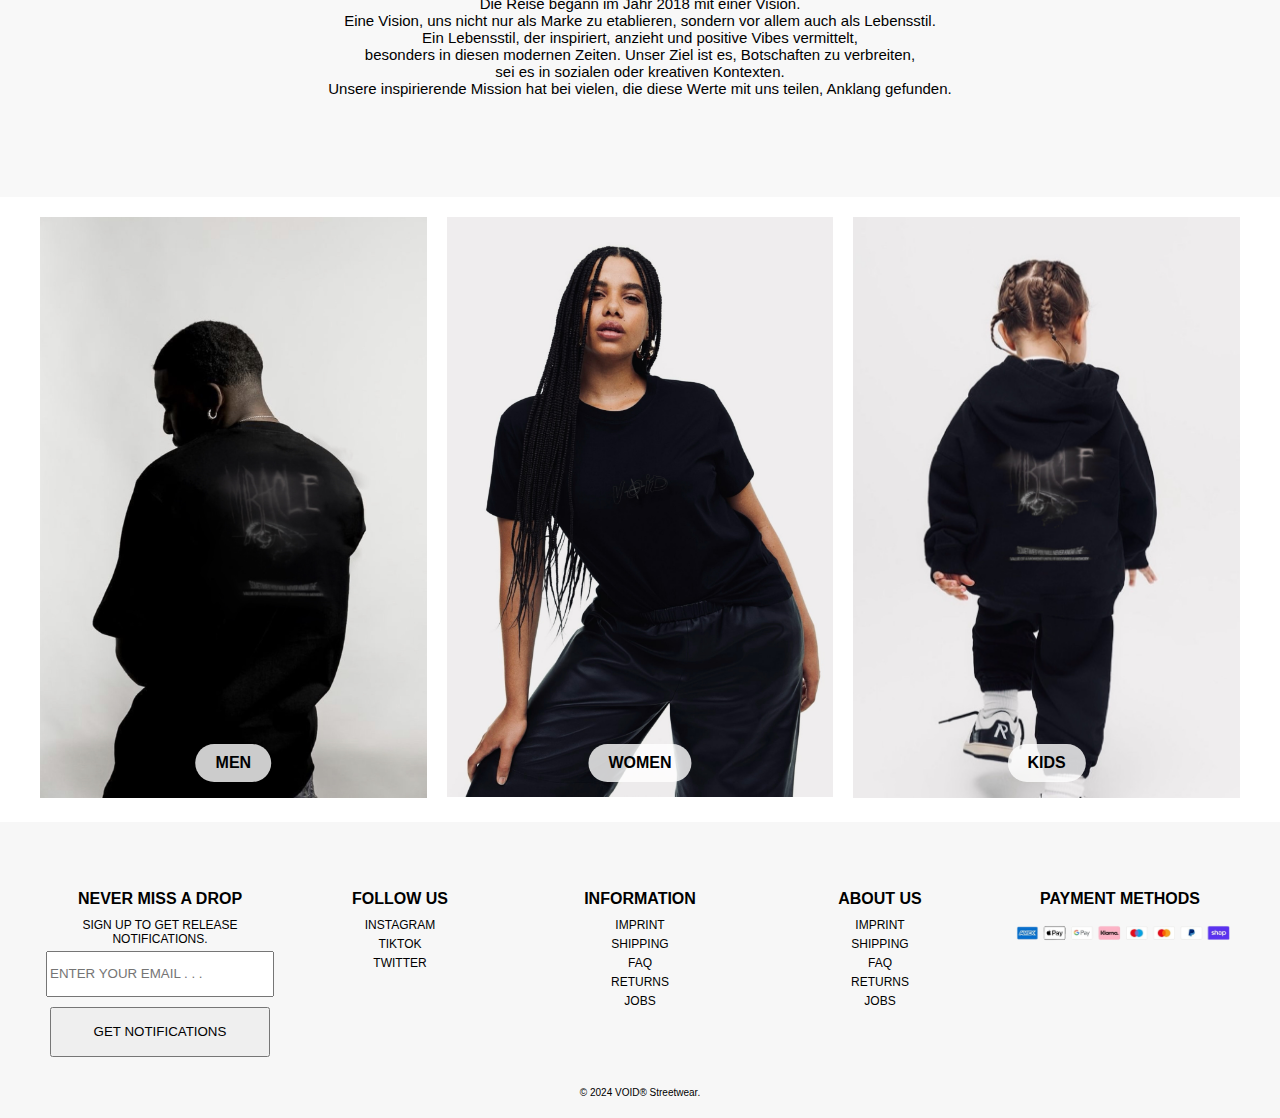
==== commit 0d986931: "2" ====
--- a/VOID122/html/index.html
+++ b/VOID122/html/index.html
@@ -32,7 +32,6 @@
                 <img class="HopePage1" src="bilder/HompepagePhoto1.png" alt="Homepage Photo">
                 <h2>NEW COLLECTION</h2>
                 <h3>GO WATCH</h3>
-                <button class="Menbutton" type="button" onclick="location.href='MännerShop.html'">NEW PRODUCTS</button>
             </div>
         </section>
         <section class="AboutUs">
--- a/VOID122/html/css/Homepage.css
+++ b/VOID122/html/css/Homepage.css
@@ -106,21 +106,7 @@
     margin-bottom: 50px;
 }
 
-.Menbutton {
-    background-color: #ffffff;
-    font-family: Roboto, sans-serif;
-    border: none;
-    padding: 15px 45px;
-    font-size: 21px;
-    font-weight: bold;
-    transition: 0.3s;
-    margin: 10px;
-    z-index: 1;
-    position: absolute;
-    top: 60%;
-    left: 50%;
-    transform: translate(-50%, -50%);
-}
+
 
 .text2 h2 {
     color: #ffffff;
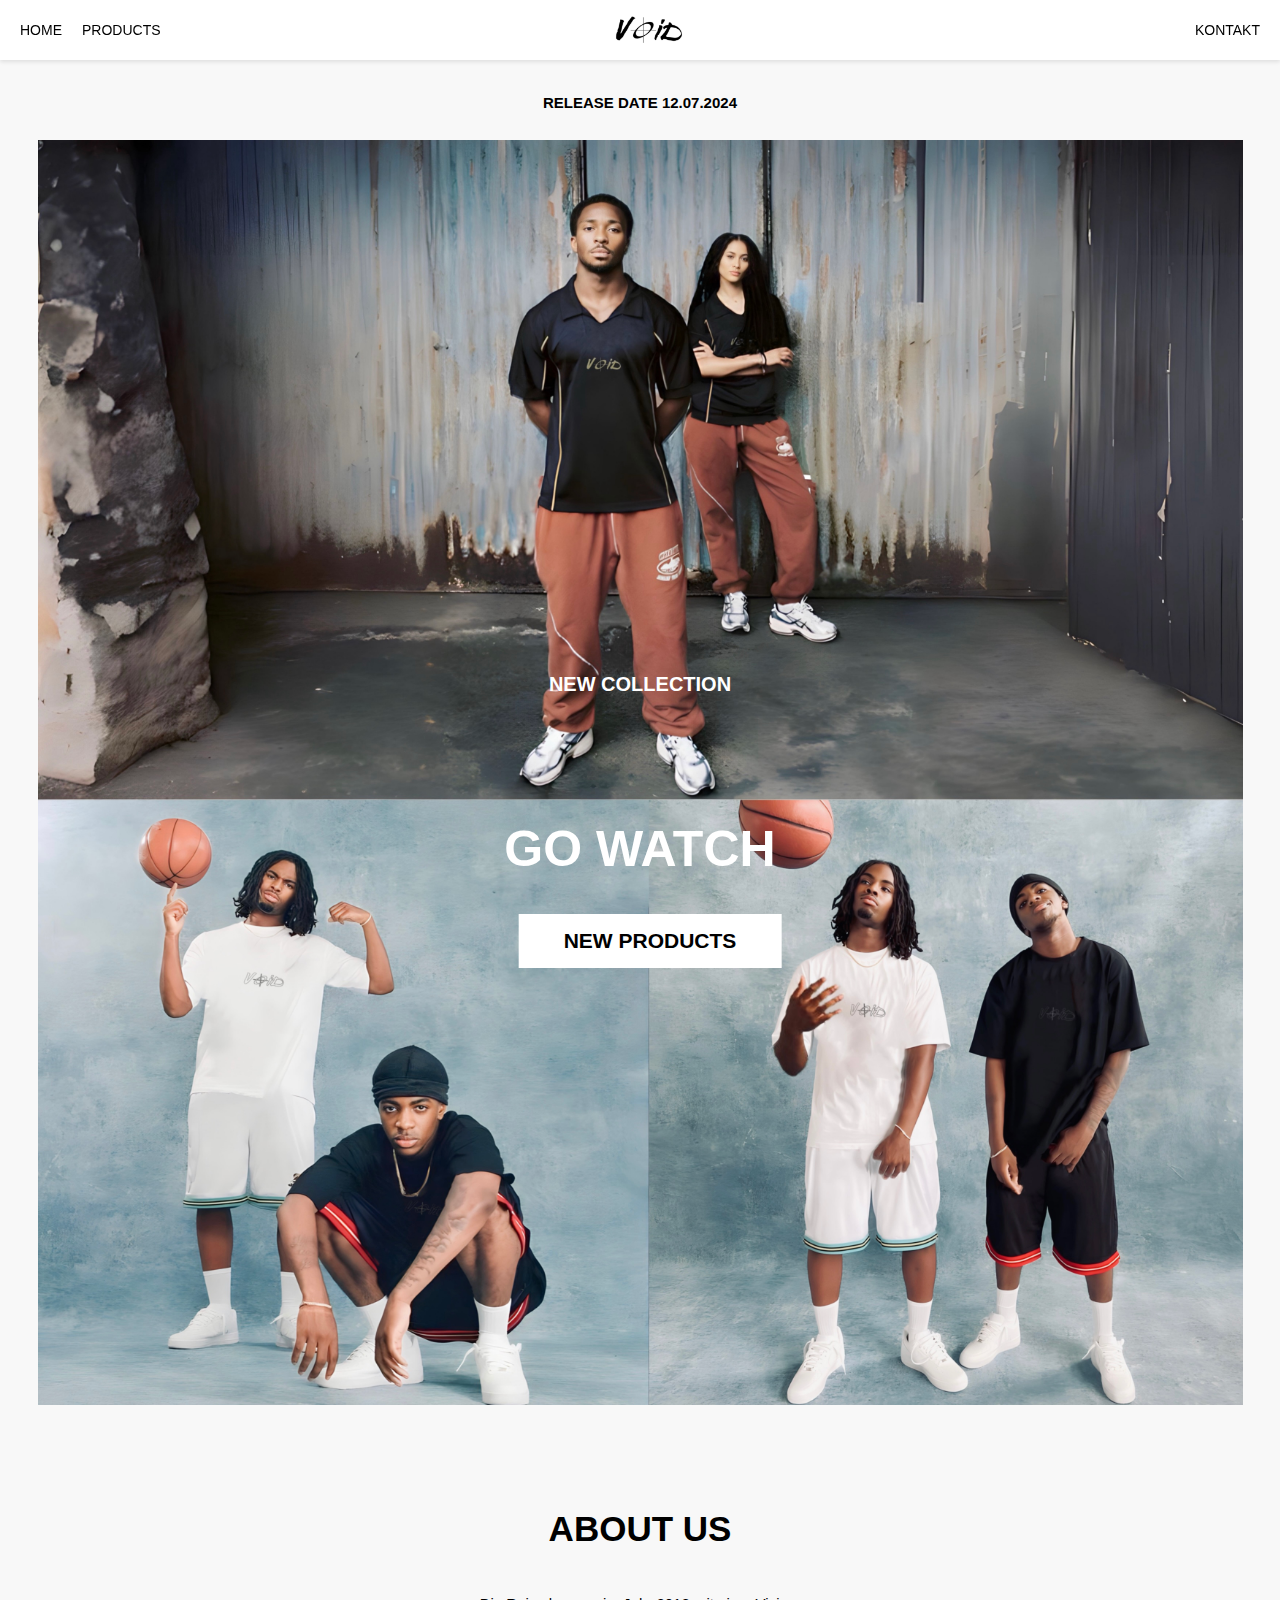
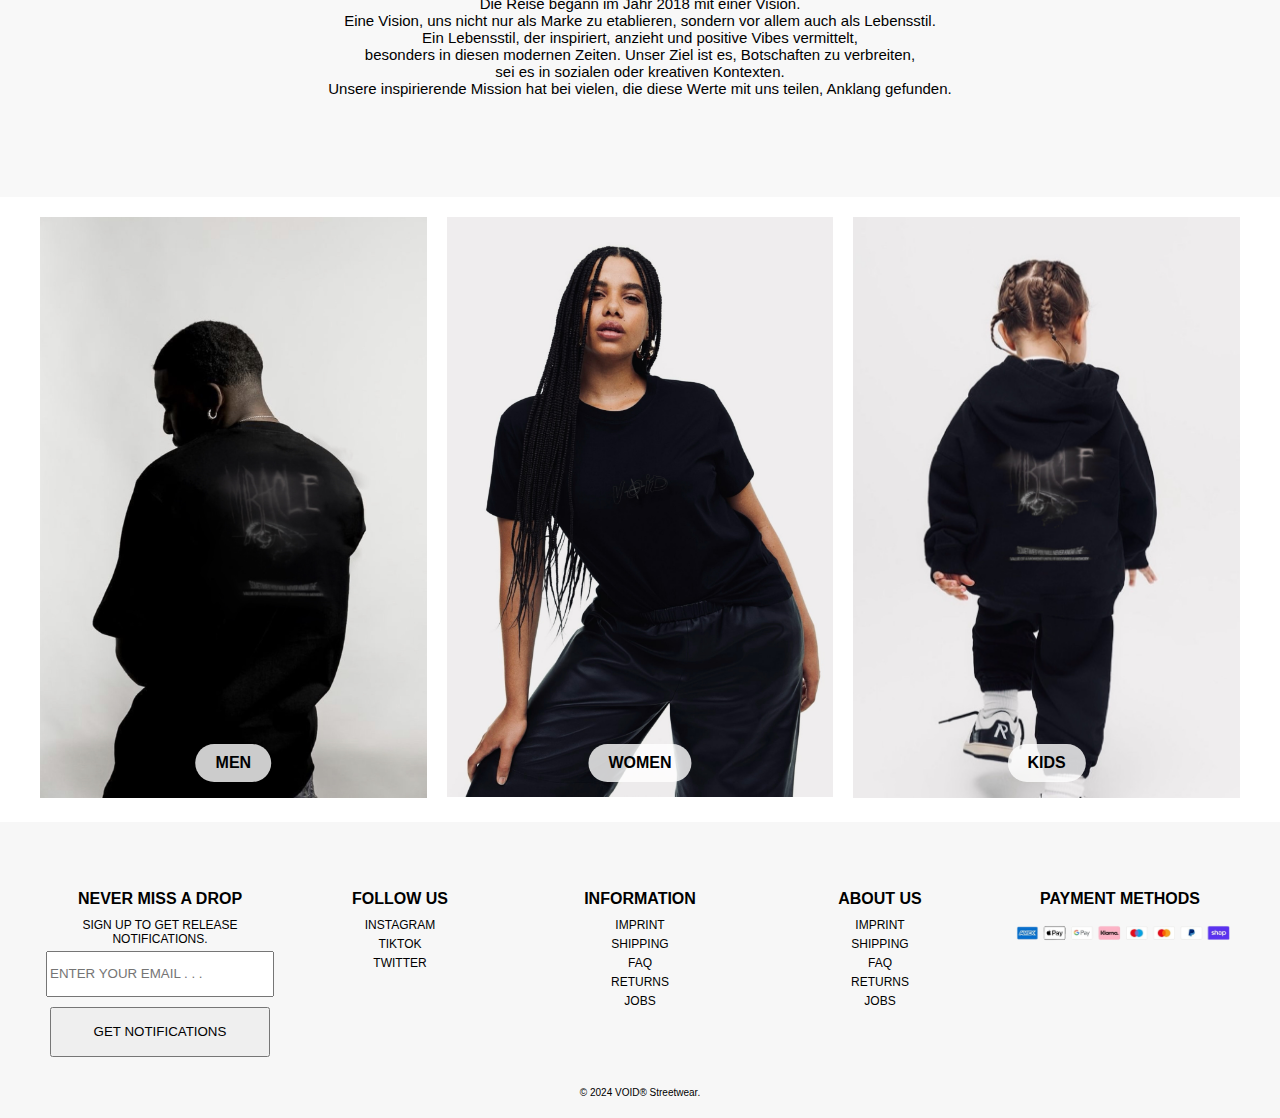
==== commit 33345e2c: "3" ====
--- a/VOID122/html/index.html
+++ b/VOID122/html/index.html
@@ -32,6 +32,7 @@
                 <img class="HopePage1" src="bilder/HompepagePhoto1.png" alt="Homepage Photo">
                 <h2>NEW COLLECTION</h2>
                 <h3>GO WATCH</h3>
+                <button class="Menbutton" type="button" onclick="location.href='MännerShop.html'">NEW PRODUCTS</button>
             </div>
         </section>
         <section class="AboutUs">
--- a/VOID122/html/css/Homepage.css
+++ b/VOID122/html/css/Homepage.css
@@ -106,7 +106,21 @@
     margin-bottom: 50px;
 }
 
-
+.Menbutton {
+    background-color: #ffffff;
+    font-family: Roboto, sans-serif;
+    border: none;
+    padding: 15px 45px;
+    font-size: 21px;
+    font-weight: bold;
+    transition: 0.3s;
+    margin: 10px;
+    z-index: 1;
+    position: absolute;
+    top: 60%;
+    left: 50%;
+    transform: translate(-50%, -50%);
+}
 
 .text2 h2 {
     color: #ffffff;
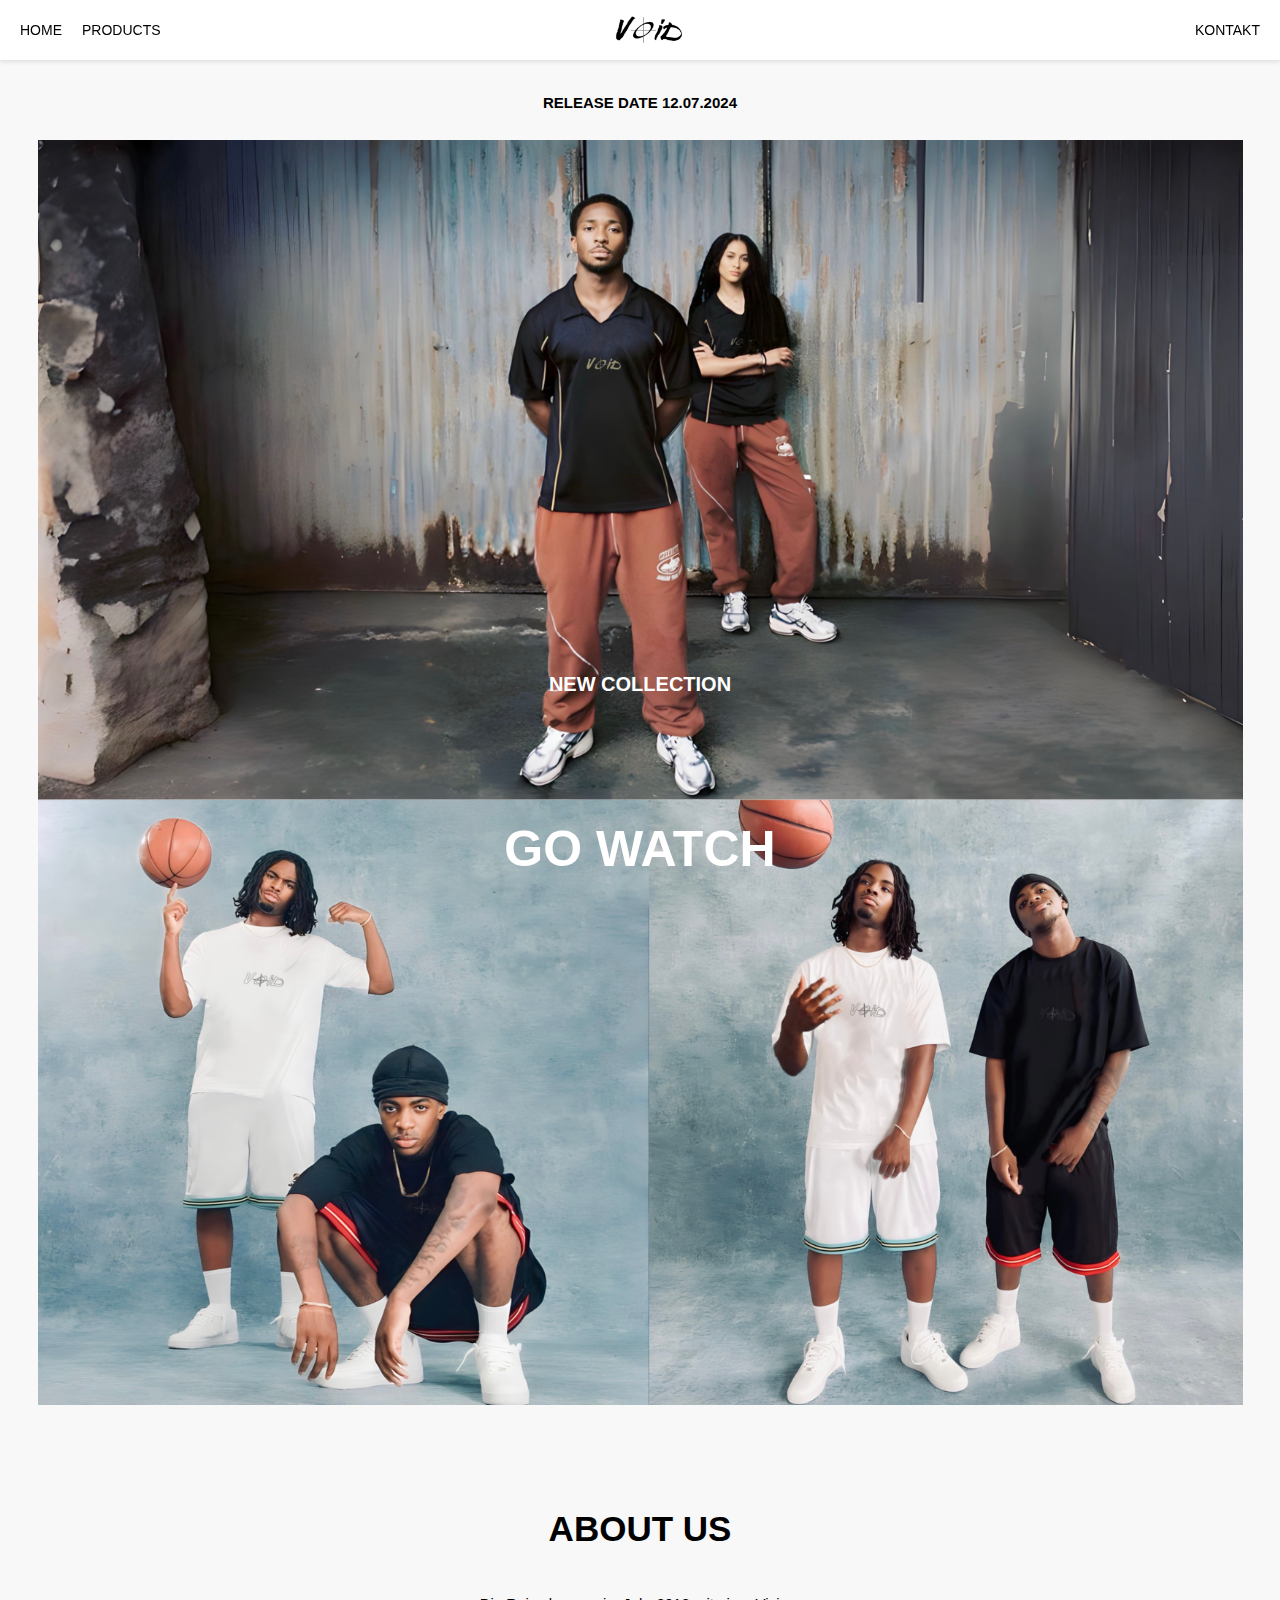
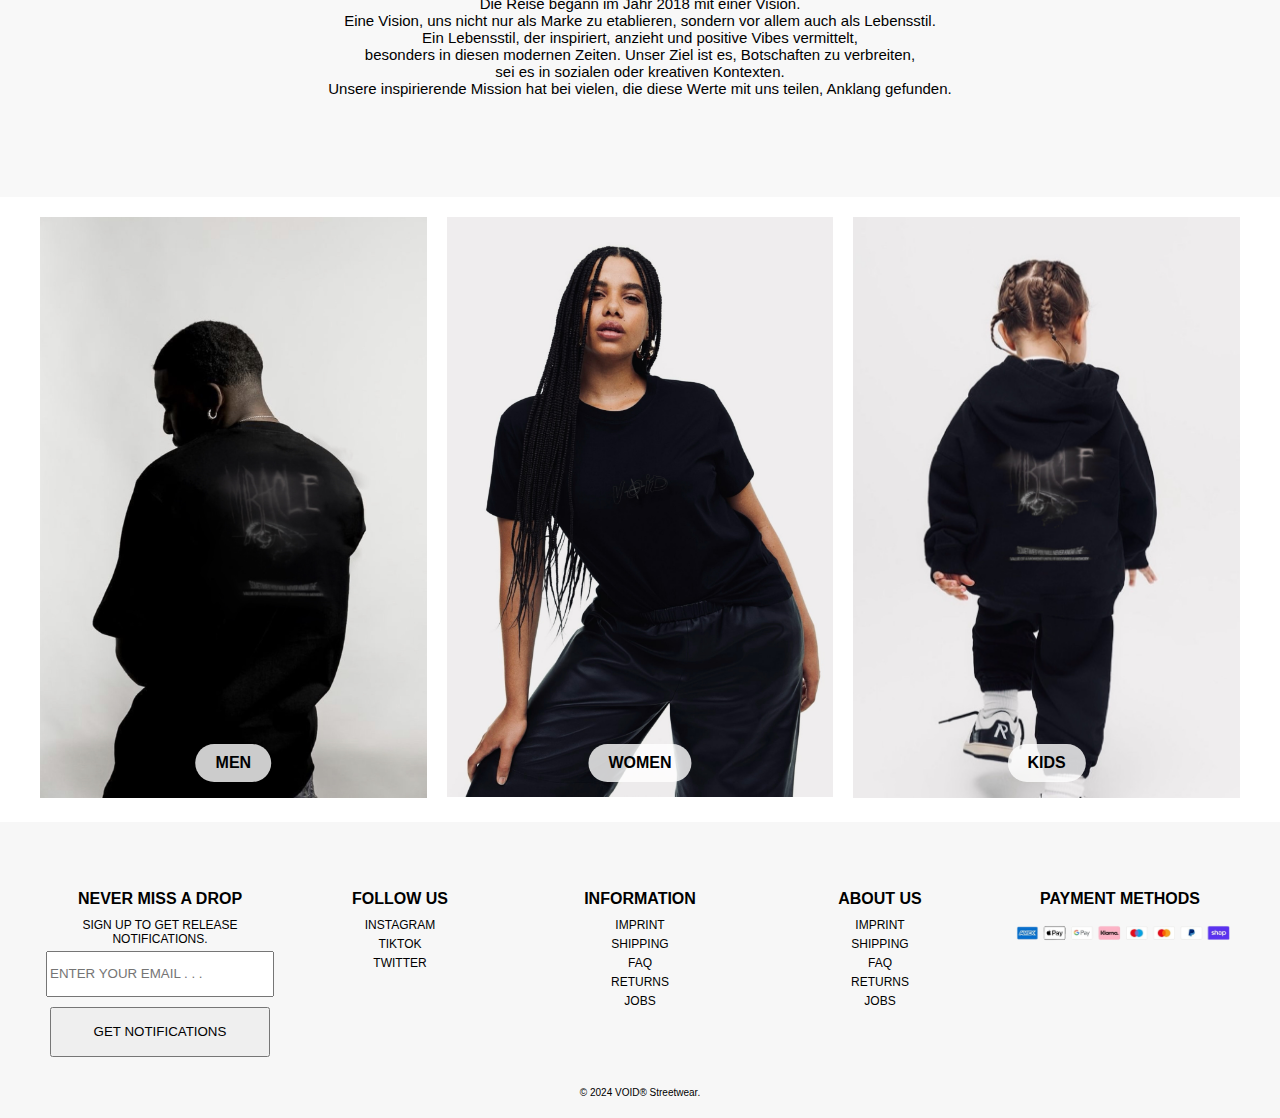
==== commit 32ee292a: "3" ====
--- a/VOID122/html/index.html
+++ b/VOID122/html/index.html
@@ -5,8 +5,13 @@
     <meta name="viewport" content="width=device-width, initial-scale=1.0">
     <title>VOID</title>
     <link rel="icon" href="bilder/VOIDLOGOBAR.jpg" type="image/x-icon">
+    <link rel="stylesheet" href="https://cdnjs.cloudflare.com/ajax/libs/font-awesome/6.5.1/css/all.min.css" integrity="sha512-DTOQO9RWCH3ppGqcWaEA1BIZOC6xxalwEsw9c2QQeAIftl+Vegovlnee1c9QX4TctnWMn13TZye+giMm8e2LwA==" crossorigin="anonymous" referrerpolicy="no-referrer" />
     <link rel="stylesheet" href="css/Homepage.css">
-    <link rel="stylesheet" href="https://cdnjs.cloudflare.com/ajax/libs/font-awesome/6.5.1/css/all.min.css" integrity="sha512-DTOQO9RWCH3ppGqcWaEA1BIZOC6xxalwEsw9c2QQeAIftl+Vegovlnee1c9QX4TctnWMn13TZye+giMm8e2LwA==" crossorigin="anonymous" referrerpolicy="no-referrer" />
+    <script>
+        function setCategory(category) {
+            localStorage.setItem('selectedCategory', category);
+        }
+    </script>
 </head>
 <body>
     <header>
@@ -14,7 +19,7 @@
             <nav>
                 <div class="nav-left">
                     <a href="index.html">HOME</a>
-                    <a href="Produkt.html">PRODUCTS</a>
+                    <a href="Produkt.html" onclick="setCategory('all');">PRODUCTS</a>
                 </div>
                 <div class="nav-center">
                     <img class="Logo" src="bilder/VOIDLOGO.png" alt="VOID Logo">
@@ -26,15 +31,16 @@
         </section>
         <h1>RELEASE DATE 12.07.2024</h1>
     </header>
+    
     <main>
         <section class="MiddleSec">
             <div class="image-container text2">
                 <img class="HopePage1" src="bilder/HompepagePhoto1.png" alt="Homepage Photo">
                 <h2>NEW COLLECTION</h2>
                 <h3>GO WATCH</h3>
-                <button class="Menbutton" type="button" onclick="location.href='MännerShop.html'">NEW PRODUCTS</button>
             </div>
         </section>
+
         <section class="AboutUs">
             <h4>ABOUT US</h4>
             <p>Die Reise begann im Jahr 2018 mit einer Vision. <br>
@@ -44,25 +50,27 @@
             sei es in sozialen oder kreativen Kontexten. <br>
             Unsere inspirierende Mission hat bei vielen, die diese Werte mit uns teilen, Anklang gefunden.</p>
         </section>
+
         <section class="EndSec">
             <div class="text3">
                 <div class="grid-container">
                     <div class="image-container">
                         <img class="backgroundtshirtpictures" src="bilder/Tshirtbackground.png" alt="Tshirt">
-                        <button class="overlay-button Mannbutton" type="button" onclick="location.href='MännerShop.html'">MEN</button>
+                        <button class="overlay-button Mannbutton" type="button" onclick="setCategory('men'); location.href='Produkt.html'">MEN</button>
                     </div>
                     <div class="image-container">
                         <img class="backgroundtshirtpictures" src="bilder/Women_Void.png" alt="Women Void">
-                        <button class="overlay-button Fraubutton" type="button" onclick="location.href='DamenShop.html'">WOMEN</button>
+                        <button class="overlay-button Fraubutton" type="button" onclick="setCategory('women'); location.href='Produkt.html'">WOMEN</button>
                     </div>
                     <div class="image-container">
                         <img class="backgroundtshirtpictures" src="bilder/Kid_Void.png" alt="Kid Void">
-                        <button class="overlay-button Kinderbutton" type="button" onclick="location.href='Kindershop.html'">KIDS</button>
+                        <button class="overlay-button Kinderbutton" type="button" onclick="setCategory('kids'); location.href='Produkt.html'">KIDS</button>
                     </div>
                 </div>
             </div>
         </section>
     </main>
+
     <footer>
         <div class="footer-container">
             <div class="footer-section notification">
